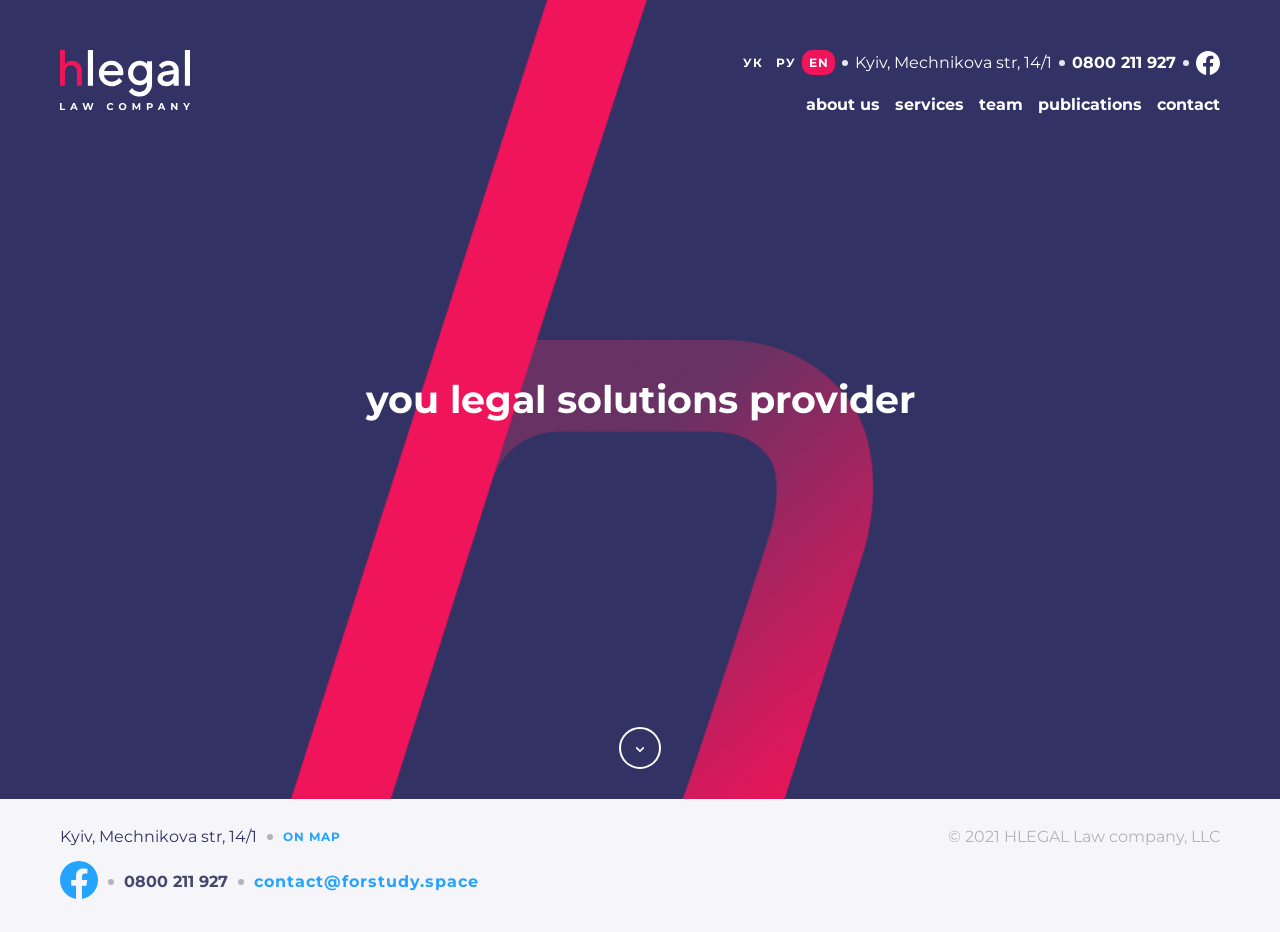
==== home_page.html @ 1382edae "h-block finished with adaptation for tablet" ====
<!DOCTYPE html>
<html lang="en">
<head>
    <meta charset="UTF-8">
    <meta name="viewport" content="width=device-width, initial-scale=1.0">
    <link rel="stylesheet" href="./css/styles.css">
    <link rel="preconnect" href="https://fonts.googleapis.com">
    <link rel="preconnect" href="https://fonts.gstatic.com" crossorigin>
    <link href="https://fonts.googleapis.com/css2?family=Montserrat:ital,wght@0,100..900;1,100..900&display=swap" rel="stylesheet">

    <title>Final project</title>

</head>
<body>
    <header class="header header_home">
        <div class="container">
            <div class="header_cover">
                <div class="logo_box">
                    <a href="./home_page.html"><img src="./img/Logo_white.svg" alt="logo image"></a>
                </div>
                <nav class="nav">
                    <div class="language_block">
                        <ul class="language_list language_list_home">
                            <li><a class="language_btn" data-lang="uk" href="#">УК</a></li>
                            <li><a class="language_btn" data-lang="ru" href="#">РУ</a></li>
                            <li><a class="language_btn active" data-lang="en" href="#">EN</a></li>
                            <li><a data-i18n="header.address"
                                 href="https://www.google.com/maps?q=Kyiv,Mechnikova+14/1" target="_blank">Kyiv, Mechnikova str, 14/1</a></li>
                            <li><a style="font-weight: 700;" href="tel:0800211927" >0800 211 927</a></li>
                            <li><a href="#"><img src="./img/Facebook-Header-white.svg" alt="facebook button"></a></li>
                        </ul>
                    </div>
                    <div class="nav_block">
                        <ul class="nav_block_list nav_block_list_home">
                            <li class="nav_block_item">
                                <a href="./index.html" class="nav_block_link" data-i18n="nav.about">about us
                                </a>
                            </li>
                            <li class="nav_block_item">
                                <a href="#" class="nav_block_link" data-i18n="nav.services">services
                                </a>
                            </li>
                            <li class="nav_block_item">
                                <a href="./pages/team.html" class="nav_block_link" data-i18n="nav.team">team
                                </a>
                            </li>
                            <li class="nav_block_item">
                                <a href="#" class="nav_block_link" data-i18n="nav.publications">publications
                                </a>
                            </li>
                            <li class="nav_block_item">
                                <a href="#" class="nav_block_link" data-i18n="nav.contact">contact
                                </a>
                            </li>
                        </ul>
                    </div>
                </nav>
            </div>
            
        </div>


    </header>

    <main class="main main_home">

        <div class="container container_home">

            <div class="main_container_home">

                <img class="main_h-symbol" src="./img/icons/h-Symbol.png" alt="">

                <h1 class="main_title_home">
                    you legal solutions provider
                </h1>

                <a href="#" class="main_scroll" aria-label="Scroll down">
                    <svg 
                        width="18" 
                        height="18" 
                        viewBox="0 0 18 18" 
                        fill="none" 
                        xmlns="http://www.w3.org/2000/svg"
                    >
                        <path 
                            d="M5 7L9 11L13 7" 
                            stroke="currentColor" 
                            stroke-width="2" 
                            stroke-linecap="round" 
                            stroke-linejoin="round"
                        />
                    </svg>
                </a>

            </div>  

        </div>   
        
    </main>
    
    <footer class="footer footer_home">
        <div class="container">
            <div class="footer_cover footer_home_cover">
                <div class="footer_contacts_block">
                    <ul class="footer_contacts">
                        <li> 
                            <a data-i18n="footer.address" href="№">Kyiv, Mechnikova str, 14/1</a>
                        </li>
                        <li> 
                            <a data-i18n="footer.map" href="https://www.google.com/maps?q=Kyiv,Mechnikova+14/1" target="_blank">On map</a>
                        </li>
                    </ul>
                    <ul class="footer_contacts footer_contacts_bottom footer_contacts_bottom_home">    
                        <li> 
                            <a href="#"><img src="./img/Facebook-Footer.svg" alt="facebook icon"></a>
                        </li>
                        <li> 
                            <a href="tel:0800211927">0800 211 927</a>
                        </li>
                        <li> 
                            <a href="mailto:contact@forstudy.space">contact@forstudy.space</a>
                        </li>
                    </ul>
                </div>
                <p class="copyright copyright_home">© 2021 HLEGAL Law company, LLC</p>
            </div>
        </div>
    </footer>

    <script src="./script.js"></script>
</body>
</html>
---- css/styles.css ----
* * {
  margin: 0;
  padding: 0;
  box-sizing: border-box;
}

body {
  background-color: #ffffff;
  font-family: "Montserrat", sans-serif;
  color: #323264;
}

a {
  text-decoration: none;
}

ul {
  list-style: none;
}

.container {
  max-width: 1440px;
  margin: 0 auto;
}
@media (max-width: 1024px) {
  .container {
    padding-inline: 60px;
  }
}
@media (max-width: 930px) {
  .container {
    padding-inline: 10px;
  }
}
@media (max-width: 768px) {
  .container {
    padding-inline: 60px;
    width: 100%;
  }
}
.container {
  /*   @include media-mobile {
        padding-inline: $container-padding-mobile;
    } */
}

.header {
  background-color: #ffffff;
  margin-bottom: 60px;
}
.header_cover {
  padding: 50px 60px 0;
  display: flex;
  justify-content: space-between;
}
@media (max-width: 1024px) {
  .header_cover {
    padding-left: 0;
    padding-right: 0;
  }
}
@media (max-width: 768px) {
  .header_cover {
    display: grid;
    grid-template-areas: "top" "logo" "menu";
    row-gap: 30px;
    padding: 50px 0 0;
  }
}

.logo_box {
  display: flex;
}
.logo_box .slash {
  padding: 0 4px;
  margin-bottom: auto;
}
@media (max-width: 768px) {
  .logo_box .slash {
    height: 40px;
    width: auto;
  }
}
@media (max-width: 768px) {
  .logo_box {
    grid-area: logo;
    align-items: flex-start;
  }
}
.logo_text {
  font-family: "Montserrat", sans-serif;
  font-size: 36px;
  font-weight: 400;
  line-height: 1;
  color: #323264;
  display: flex;
  padding-top: 4px;
}

.nav {
  display: flex;
  flex-direction: column;
  justify-content: space-between;
}
@media (max-width: 768px) {
  .nav {
    display: contents;
  }
}
.nav .language_block {
  height: 25px;
}
@media (max-width: 768px) {
  .nav .language_block {
    grid-area: top;
  }
}
.nav .language_list {
  list-style: none;
  margin: 0;
  padding: 0;
  height: 25px;
  display: flex;
  align-items: center;
}
@media (max-width: 768px) {
  .nav .language_list {
    flex-wrap: wrap;
    justify-content: flex-start;
    height: auto;
  }
}
.nav .language_list li {
  display: flex;
  align-items: center;
}
.nav .language_list li:nth-child(4)::after, .nav .language_list li:nth-child(3)::after, .nav .language_list li:nth-child(5)::after {
  content: "";
  width: 6px;
  height: 6px;
  border-radius: 100%;
  background-color: #E6E6F0;
  margin-left: 7px;
  margin-right: 7px;
}
.nav .language_list li a {
  margin: 0;
  padding: 0;
  font-family: "Montserrat", sans-serif;
  font-size: 16px;
  font-weight: 400;
  line-height: 1;
  color: #B3B3BA;
  display: flex;
  justify-content: center;
  align-items: center;
}
.nav .language_list li .language_btn {
  font-family: "Montserrat", sans-serif;
  font-size: 12px;
  font-weight: 700;
  line-height: 1;
  color: #B3B3BA;
  letter-spacing: 1px;
  text-align: center;
  height: 25px;
  width: 33px;
}
.nav .language_list li .active {
  background-color: #F0145A;
  height: 25px;
  width: 33px;
  border-radius: 10px;
  color: #ffffff;
}

.nav_block {
  margin-top: 16px;
}
@media (max-width: 768px) {
  .nav_block {
    grid-area: menu;
    margin-top: 0;
  }
}
.nav_block_list {
  display: flex;
  list-style: none;
  gap: 15px;
  justify-content: flex-end;
}
@media (max-width: 768px) {
  .nav_block_list {
    justify-content: flex-start;
    flex-wrap: wrap;
    gap: 15px;
  }
}
.nav_block_link {
  text-decoration: none;
  font-family: "Montserrat", sans-serif;
  font-size: 16px;
  font-weight: 700;
  line-height: 1;
  color: #24A3FF;
}
.nav_block_link_active {
  color: #F0145A;
  border-bottom: 2px solid #F0145A;
}

.footer {
  background-color: #F5F5FA;
  padding-top: 30px;
}
.footer_devider {
  height: 2px;
  /*  max-width: 100%; */
  background-color: #E6E6F0;
  margin: 0 60px;
}
@media (max-width: 1024px) {
  .footer_devider {
    margin: 0;
    padding-inline: 0;
    max-width: 100%;
  }
}
.footer_cover {
  display: flex;
  justify-content: space-between;
  padding-inline: 60px;
}
@media (max-width: 1024px) {
  .footer_cover {
    margin: 0;
    padding: 0;
  }
}
@media (max-width: 768px) {
  .footer_cover {
    flex-wrap: wrap;
  }
  .footer_cover p {
    margin: auto;
    padding-bottom: 30px;
  }
}
.footer_contacts {
  display: flex;
  align-items: center;
  list-style: none;
}
.footer_contacts_block {
  display: flex;
  flex-direction: column;
  gap: 16px;
}
@media (max-width: 768px) {
  .footer_contacts_block {
    margin: auto;
    gap: 21px;
  }
}
.footer_contacts li {
  display: flex;
  align-items: center;
}
.footer_contacts li:not(:last-child)::after {
  content: "";
  width: 6px;
  height: 6px;
  border-radius: 50%;
  background: #B3B3BA;
  margin: 0 10px;
}
.footer_contacts li:first-child a {
  font-family: "Montserrat", sans-serif;
  font-size: 16px;
  font-weight: 400;
  line-height: 1;
  color: #323264;
}
.footer_contacts li:last-child a {
  font-family: "Montserrat", sans-serif;
  font-size: 12px;
  font-weight: 700;
  line-height: 1;
  color: #24A3FF;
  letter-spacing: 1px;
  text-transform: uppercase;
}
.footer_contacts_bottom {
  padding-bottom: 30px;
}
.footer_contacts_bottom li:nth-child(2) a {
  font-family: "Montserrat", sans-serif;
  font-size: 16px;
  font-weight: 700;
  line-height: 1;
  color: #46466E;
}
.footer_contacts_bottom li:last-child a {
  font-family: "Montserrat", sans-serif;
  font-size: 16px;
  font-weight: 700;
  line-height: 1;
  color: #24A3FF;
  text-transform: lowercase;
}
.footer .copyright {
  font-family: "Montserrat", sans-serif;
  font-size: 16px;
  font-weight: 400;
  line-height: 1;
  color: #B3B3BA;
  letter-spacing: 0;
}

@media (max-width: 1024px) {
  .main_container {
    padding: 0;
  }
}

.personal {
  display: flex;
  gap: 60px;
}
@media (max-width: 768px) {
  .personal {
    display: grid;
    grid-template-columns: 300px 1fr;
    grid-template-rows: 1fr auto auto 1fr auto;
    grid-template-areas: "image ." "image title" "image contacts" "image ." "info info";
    column-gap: 30px;
    row-gap: 15px;
    align-items: center;
  }
}
@media (max-width: 768px) {
  .personal_image {
    grid-area: image;
  }
}
.personal_image img {
  height: 500px;
  max-width: 400px;
  object-fit: cover;
  border-radius: 12px;
}
@media (max-width: 1024px) {
  .personal_image img {
    height: 375px;
    max-width: 300px;
  }
}
@media (max-width: 768px) {
  .personal_image img {
    width: 300px;
    height: 375px;
  }
}
@media (max-width: 768px) {
  .personal_head {
    display: contents;
  }
}
@media (max-width: 768px) {
  .personal_head .main_title_team {
    grid-area: title;
    margin-bottom: 0;
  }
}
.personal_head nav {
  margin: 15px 0 30px;
  padding-bottom: 30px;
  border-bottom: 4px solid #E6E6F0;
}
@media (max-width: 768px) {
  .personal_head nav {
    grid-area: contacts;
    margin: 0;
    padding-bottom: 0;
    border-bottom: none;
  }
}
.personal_head nav ul {
  display: flex;
}
@media (max-width: 1024px) {
  .personal_head nav ul {
    flex-direction: column;
    gap: 15px;
  }
}
.personal_head nav ul li {
  display: flex;
  align-items: center;
}
.personal_head nav ul li:nth-child(1) {
  font-family: "Montserrat", sans-serif;
  font-size: 14px;
  font-weight: 400;
  line-height: 22px;
  color: #B3B3BA;
}
.personal_head nav ul li a {
  font-family: "Montserrat", sans-serif;
  font-size: 16px;
  font-weight: 400;
  line-height: 1;
  color: #24A3FF;
}
.personal_head nav ul li:nth-child(2)::after, .personal_head nav ul li:nth-child(1)::after {
  content: "";
  width: 6px;
  height: 6px;
  border-radius: 100%;
  background-color: #E6E6F0;
  margin-left: 7px;
  margin-right: 7px;
}
@media (max-width: 1024px) {
  .personal_head nav ul li:nth-child(2)::after, .personal_head nav ul li:nth-child(1)::after {
    display: none;
  }
}
@media (max-width: 768px) {
  .personal_information {
    grid-area: info;
    margin-top: 15px;
    padding-top: 30px;
    border-top: 4px solid #E6E6F0;
  }
}
.personal_information_text {
  font-family: "Montserrat", sans-serif;
  font-size: 16px;
  font-weight: 400;
  line-height: 26px;
  color: #000000;
  padding-bottom: 30px;
}
.personal_information_title {
  font-family: "Montserrat", sans-serif;
  font-size: 13px;
  font-weight: 700;
  line-height: 1;
  color: #323264;
  padding-bottom: 15px;
  text-transform: uppercase;
  letter-spacing: 1px;
}

.no_padding {
  padding-bottom: 0;
}

.header_home {
  background-color: #323264;
  position: absolute;
  top: 0;
  left: 0;
  width: 100%;
  z-index: 10;
  background: transparent;
}

.nav .language_list_home li a {
  color: #ffffff;
}
.nav .language_list_home li .language_btn {
  color: #ffffff;
}
.nav .nav_block_list_home li a {
  color: #ffffff;
}

.main_home {
  background-color: #323264;
}
.main_home .container_home {
  padding-inline: 0;
}
.main_home .main_container_home {
  position: relative;
  min-height: 799px;
  overflow: hidden;
}
@media (max-width: 768px) {
  .main_home .main_container_home {
    min-height: 1024px;
  }
}
.main_home .main_container_home .main_h-symbol {
  position: absolute;
  top: 0;
  left: 50%;
  width: 697px;
  height: auto;
  max-width: none;
  transform: translateX(-50%);
  z-index: 1;
}
@media (max-width: 768px) {
  .main_home .main_container_home .main_h-symbol {
    width: 893px;
  }
}
.main_home .main_container_home .main_title_home {
  z-index: 2;
  position: absolute;
  top: 50%;
  left: 50%;
  transform: translate(-50%, -50%);
  width: 100%;
  font-family: "Montserrat", sans-serif;
  font-size: 38px;
  font-weight: 700;
  line-height: 1;
  color: #ffffff;
  text-align: center;
}
.main_home .main_container_home .main_scroll {
  position: absolute;
  left: 50%;
  bottom: 30px;
  transform: translateX(-50%);
  z-index: 2;
  width: 42px;
  height: 42px;
  border: 2px solid #ffffff;
  border-radius: 50%;
  display: flex;
  align-items: center;
  justify-content: center;
  color: #ffffff;
}
.main_home .main_container_home .main_scroll:hover {
  color: #F0145A;
  border-color: #F0145A;
}
.main_home .main_container_home .main_scroll svg {
  width: 18px;
  height: 18px;
  padding-top: 3px;
}

.footer_home .footer_home_cover {
  align-items: flex-start;
}
@media (max-width: 768px) {
  .footer_home .footer_home_cover {
    flex-wrap: nowrap;
    align-items: flex-start;
  }
}
.footer_home .footer_home_cover p {
  margin: 0;
  padding-bottom: 0px;
  white-space: nowrap;
}
.footer_home .footer_home_cover .footer_contacts_bottom_home li:nth-child(2) {
  flex-shrink: 0;
}

.main_container {
  display: flex;
  justify-content: space-between;
  align-items: start;
  padding: 0 180px;
  margin-bottom: 60px;
}
@media (max-width: 1024px) {
  .main_container {
    padding-left: 0;
    padding-right: 0;
  }
}
@media (max-width: 768px) {
  .main_container {
    flex-wrap: wrap;
    gap: 30px;
  }
}
.main_container .main_cover {
  max-width: 61.29%;
}
.main_container .main_cover p:first-of-type {
  margin-bottom: 15px;
}
.main_container .main_cover p:nth-of-type(2) {
  margin-bottom: 15px;
}
@media (max-width: 1024px) {
  .main_container .main_cover {
    max-width: 55%;
    width: 100%;
  }
}
@media (max-width: 768px) {
  .main_container .main_cover {
    max-width: 100%;
  }
}
.main_container .main_cover2 {
  max-width: 33.777%;
  width: 100%;
}
@media (max-width: 1024px) {
  .main_container .main_cover2 {
    max-width: 41%;
    width: 100%;
  }
}
@media (max-width: 768px) {
  .main_container .main_cover2 {
    max-width: 100%;
  }
}
.main_container .main_title {
  font-family: "Montserrat", sans-serif;
  font-size: 38px;
  font-weight: 700;
  line-height: 1;
  color: inherit;
  background: linear-gradient(90deg, #F0145A 0%, #EF8080 100%);
  background-clip: text;
  -webkit-background-clip: text;
  -webkit-text-fill-color: transparent;
  margin-bottom: 28px;
}
.main_container .main_descr {
  font-family: "Montserrat", sans-serif;
  font-size: 19px;
  font-weight: 400;
  line-height: 30px;
  color: #000000;
}
.main_container .main_devider {
  height: 322px;
  width: 4px;
  background-color: #E6E6F0;
}
.main_container .inform_block {
  width: 32.777%;
  display: flex;
  flex-direction: column;
  gap: 46px;
}
@media (max-width: 1024px) {
  .main_container .inform_block {
    max-width: 39%;
    width: 100%;
  }
}
@media (max-width: 768px) {
  .main_container .inform_block {
    max-width: 55%;
    margin-right: auto;
  }
}
.main_container .inform_block .inform_item_cover {
  display: flex;
  align-items: center;
  gap: 12px;
}
.main_container .inform_block .item_counter {
  font-family: "Montserrat", sans-serif;
  font-size: 38px;
  font-weight: 700;
  line-height: 1;
  color: inherit;
  background: linear-gradient(90deg, #F0145A 0%, #EF8080 100%);
  background-clip: text;
  -webkit-background-clip: text;
  -webkit-text-fill-color: transparent;
}
.main_container .inform_block .inform_item_desr {
  font-family: "Montserrat", sans-serif;
  font-size: 16px;
  font-weight: 400;
  line-height: 1;
  color: #323264;
  padding-top: 18px;
}

.team_foto {
  position: relative;
  width: 100%;
  max-width: 1440px;
  margin: 0 auto;
  /* height: 438px; */
  overflow: hidden;
  margin-bottom: 60px;
}
@media (max-width: 1024px) {
  .team_foto {
    max-width: 1024px;
    width: 100%;
  }
}
.team_foto .team_img {
  width: 100%;
  height: 100%;
  object-fit: cover;
  display: block;
}

.achievements_block {
  background-color: #F5F5FA;
}
.achievements_block .achievements_container {
  padding: 0 60px;
}
@media (max-width: 1024px) {
  .achievements_block .achievements_container {
    padding: 0;
  }
}
.achievements_block .achievements_title {
  font-family: "Montserrat", sans-serif;
  font-size: 14px;
  font-weight: 700;
  line-height: 1;
  color: #323264;
  padding: 30px 0;
  text-align: center;
  letter-spacing: 1px;
  text-transform: uppercase;
}
.achievements_block .achievements_cover {
  display: flex;
  justify-content: space-between;
  margin-bottom: 30px;
  gap: 10px;
}
@media (max-width: 1024px) {
  .achievements_block .achievements_cover {
    gap: 10px;
  }
}
.achievements_block .achievements_cover .achievements_item {
  height: 110px;
  max-width: 300px;
  width: 100%;
  background-color: #ffffff;
  display: flex;
  align-items: center;
  justify-content: center;
}
@media (max-width: 1024px) {
  .achievements_block .achievements_cover .achievements_item {
    max-width: 196px;
  }
}
@media (max-width: 768px) {
  .achievements_block .achievements_cover .achievements_item {
    max-width: 132px;
    max-height: 90px;
  }
  .achievements_block .achievements_cover .achievements_item img {
    max-width: 100%;
    height: 40px;
  }
}

.circles {
  display: flex;
  align-items: center;
  justify-content: center;
  gap: 15px;
  padding-bottom: 30px;
}
.circles .circle {
  width: 16px;
  height: 16px;
  background-color: #24A3FF;
  border-radius: 50%;
  border: none;
  opacity: 0.2;
  cursor: pointer;
}
.circles .circle:hover {
  background-color: #24A3FF;
  opacity: 0.6;
}
.circles .circle.active {
  background: #24A3FF;
  opacity: 1;
}

.main_container .main_title_team {
  margin-bottom: 0px;
}

.team {
  display: flex;
  justify-content: space-between;
  flex-wrap: wrap;
  row-gap: 60px;
  padding: 0 60px;
  margin-bottom: 60px;
}
@media (max-width: 1024px) {
  .team {
    padding: 0;
  }
}

@media (max-width: 1024px) {
  .team-card {
    max-width: 28.9%;
  }
}
@media (max-width: 768px) {
  .team-card {
    max-width: 45.37%;
  }
}
.team-card_img {
  width: 100%;
  height: 400px;
  object-fit: cover;
  border-radius: 12px;
}
.team-card_content {
  display: flex;
  align-items: center;
  justify-content: space-between;
  padding-top: 15px;
  gap: 10px;
}
@media (max-width: 1024px) {
  .team-card_content {
    align-items: flex-start;
  }
}
.team-card_name {
  font-family: "Montserrat", sans-serif;
  font-size: 16px;
  font-weight: 700;
  line-height: 1;
  color: #323264;
  margin-bottom: 5px;
}
.team-card_name:hover {
  color: #F0145A;
}
.team-card_position {
  font-family: "Montserrat", sans-serif;
  font-size: 14px;
  font-weight: 400;
  line-height: 22px;
  color: #B3B3BA;
}
.team-card_arrow {
  width: 32px;
  height: 32px;
  background-color: #F5F5FA;
  border-radius: 50%;
  color: #24A3FF;
  display: flex;
  align-items: center;
  justify-content: center;
}
.team-card_arrow:hover {
  color: #F0145A;
}

/*# sourceMappingURL=styles.css.map */
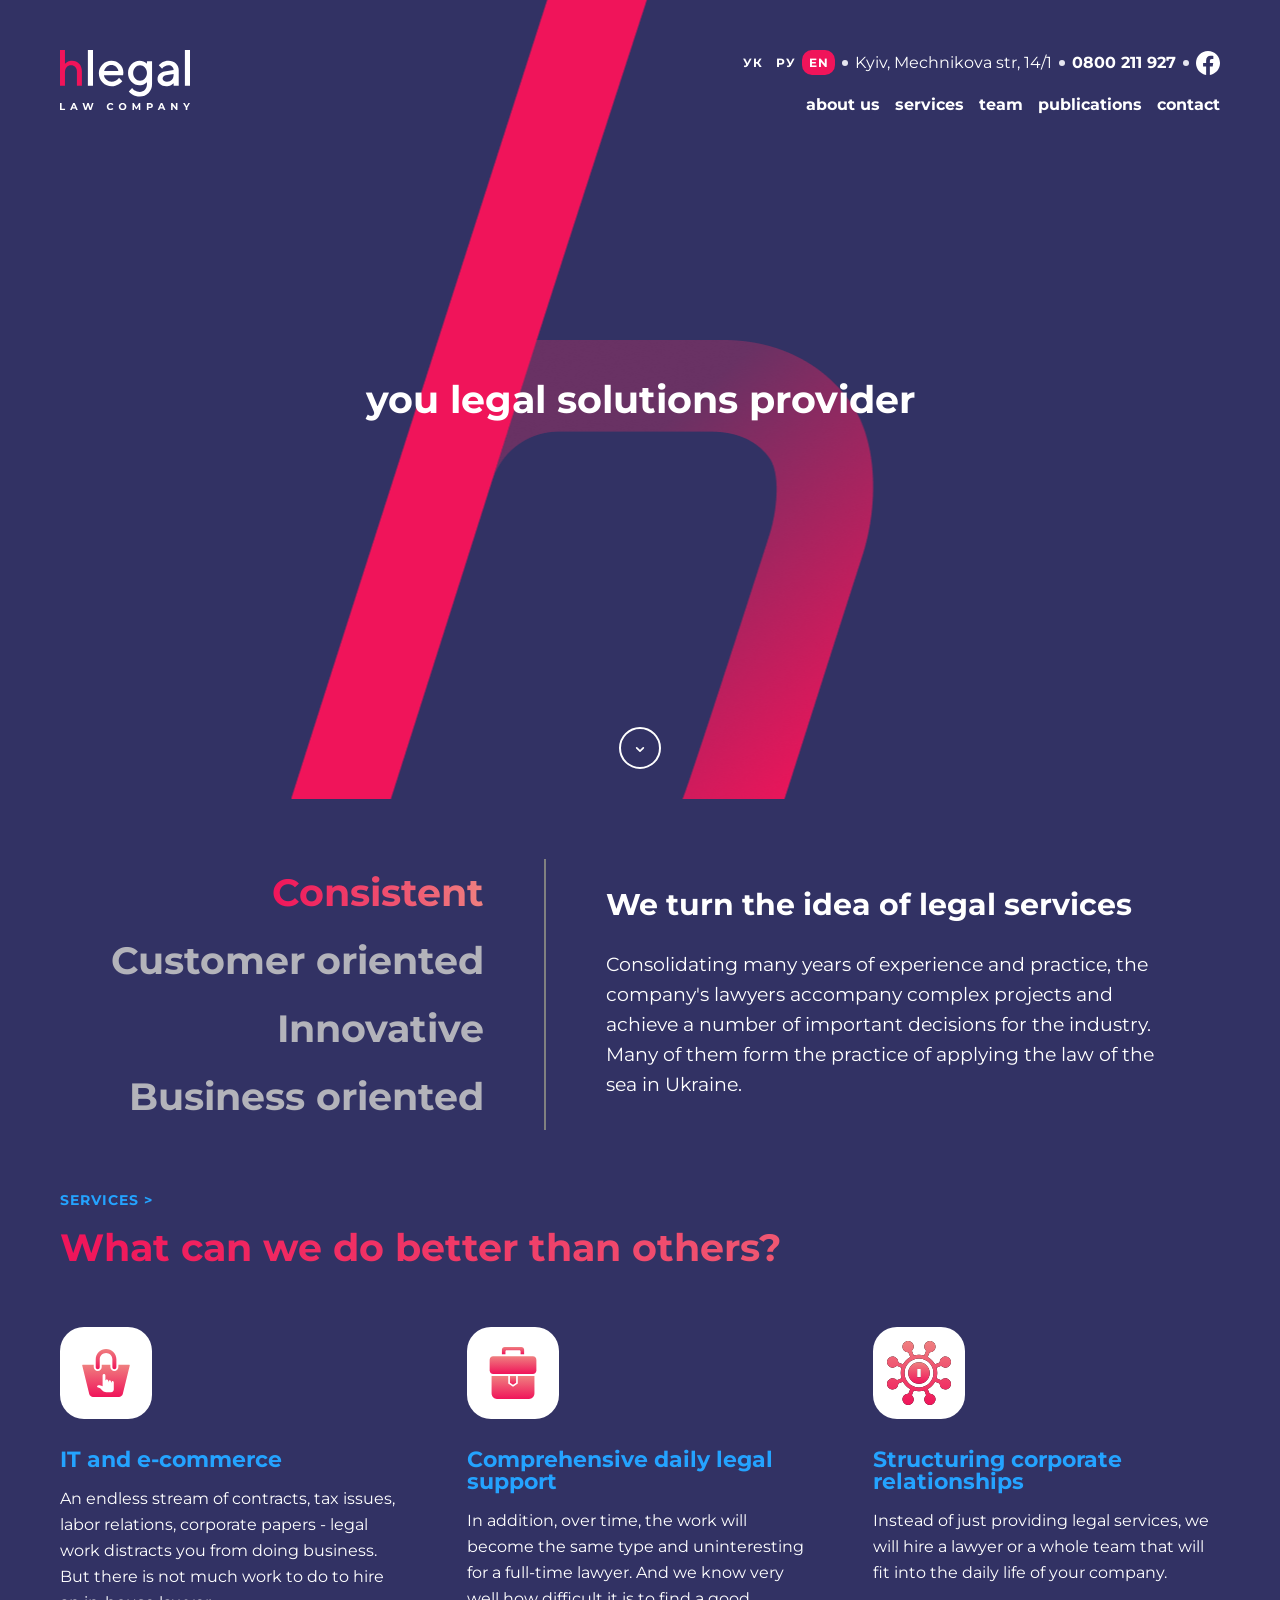
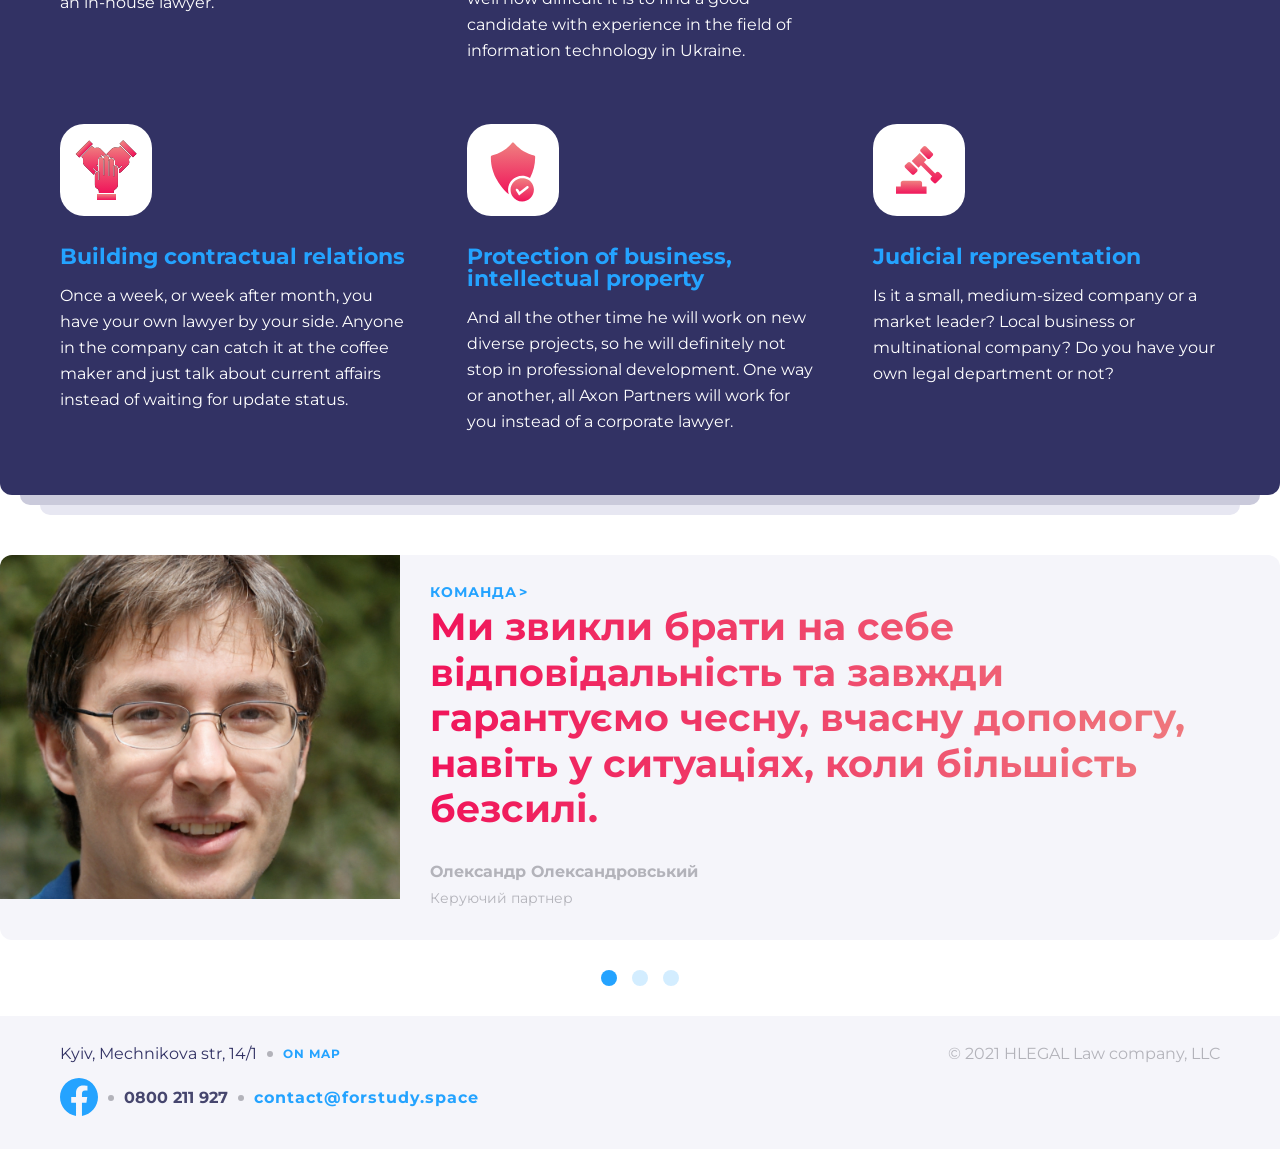
==== commit e01a1700: "Services block and team block finished, without adaptation" ====
--- a/home_page.html
+++ b/home_page.html
@@ -91,12 +91,147 @@
                         />
                     </svg>
                 </a>
-
+                
             </div>  
-
+            
+               
         </div>   
+
+        <div class="container">
+            <div class="features">
+                <ul class="features_list">
+                    <li><a href="#" class="active"><h2>Consistent</h2></a></li>
+                    <li><a href="#"><h2>Customer oriented</h2></a></li>
+                    <li><a href="#"><h2>Innovative</h2></a></li>
+                    <li><a href="#"><h2>Business oriented</h2></a></li>
+                </ul>
+
+                <div class="features_inf">
+
+                     <h2 class="features_inf_title">
+                    We turn the idea of legal services
+                    </h2>
+
+                    <p class="features_inf_descr";">Consolidating many years of experience and practice, the company's lawyers accompany complex projects and achieve a number of important decisions for the industry. Many of them form the practice of applying the law of the sea in Ukraine.</p>
+                </div>
+            </div>
+
+            <div class="services">
+                <a href="#" class="services_link">Services ></a>
+                <h2 class="services_title">
+                    What can we do better than others?
+                </h2>
+                <div class="services_list">
+                     <div class="service-card">
+                        <div class="service-card_icon">
+                            <img src="./img/icons/services_icons/Ecommerce_icon.svg" alt="ecommerce">
+                        </div>
+
+                        <h3 class="service-card_title">IT and e-commerce</h3>
+
+                        <p class="service-card_descr">
+                         An endless stream of contracts, tax issues, labor relations, corporate papers - legal work distracts you from doing business. But there is not much work to do to hire an in-house lawyer.
+                        </p>
+                    </div>
+
+                     <div class="service-card">
+                        <div class="service-card_icon">
+                            <img src="./img/icons/services_icons/Support_icon.svg" alt="support">
+                        </div>
+
+                        <h3 class="service-card_title">Comprehensive daily legal support</h3>
+
+                        <p class="service-card_descr">
+                            In addition, over time, the work will become the same type and uninteresting for a full-time lawyer. And we know very well how difficult it is to find a good candidate with experience in the field of information technology in Ukraine.
+                        </p>
+                    </div>
+
+                    <div class="service-card">
+                        <div class="service-card_icon">
+                            <img src="./img/icons/services_icons/Coprorate_icon.svg" alt="corporate">
+                        </div>
+
+                        <h3 class="service-card_title">Structuring corporate relationships</h3>
+
+                        <p class="service-card_descr">
+                            Instead of just providing legal services, we will hire a lawyer or a whole team that will fit into the daily life of your company.
+                        </p>
+                    </div>
+
+                    <div class="service-card">
+                        <div class="service-card_icon">
+                            <img src="./img/icons/services_icons/Trust_icon.svg" alt="trust">
+                        </div>
+
+                        <h3 class="service-card_title">Building contractual relations</h3>
+
+                        <p class="service-card_descr">
+                            Once a week, or week after month, you have your own lawyer by your side. Anyone in the company can catch it at the coffee maker and just talk about current affairs instead of waiting for update status.
+                        </p>
+                    </div>
+
+                    <div class="service-card">
+                        <div class="service-card_icon">
+                            <img src="./img/icons/services_icons/Protection_icon.svg" alt="protection">
+                        </div>
+
+                        <h3 class="service-card_title">Protection of business, intellectual property</h3>
+
+                        <p class="service-card_descr">
+                            And all the other time he will work on new diverse projects, so he will definitely not stop in professional development. One way or another, all Axon Partners will work for you instead of a corporate lawyer.
+                        </p>
+                    </div>
+
+                    <div class="service-card">
+                        <div class="service-card_icon">
+                            <img src="./img/icons/services_icons/Court_icon.svg" alt="court">
+                        </div>
+
+                        <h3 class="service-card_title">Judicial representation</h3>
+
+                        <p class="service-card_descr">
+                            Is it a small, medium-sized company or a market leader? Local business or multinational company? Do you have your own legal department or not?
+                        </p>
+                    </div>
+
+                </div>
+            </div>
+        </div>
         
     </main>
+
+    <section class="team-slider">
+        <div class="container">
+            <div class="team-slider_card">
+                <div class="team-slider_image">
+                    <img src="./img/team_photos/Alexander_Alexandrovsky.jpg" alt="Alexander Alexandrovsky" >
+                </div>
+
+                <div class="team-slider_content">
+                    <a class="team-slider_link" href="./pages/team.html">Команда</a>
+
+                    <h2 class="team-slider_title">
+                        Ми звикли брати на себе відповідальність та завжди      гарантуємо чесну, вчасну допомогу, навіть у ситуаціях, коли більшість безсилі.
+                    </h2>
+
+                    <p class="team-slider_name">
+                        Олександр Олександровський
+                    </p>
+
+                    <p class="team-slider_position">
+                        Керуючий партнер
+                    </p>
+                </div>
+
+            </div>
+        </div>
+    </section>
+
+    <div class="circles">
+        <button class="circle active" type="button"></button>
+        <button class="circle" type="button"></button>
+        <button class="circle" type="button"></button>
+    </div>
     
     <footer class="footer footer_home">
         <div class="container">
--- a/css/styles.css
+++ b/css/styles.css
@@ -478,7 +478,30 @@
 }
 
 .main_home {
+  position: relative;
+  z-index: 1;
   background-color: #323264;
+  border-radius: 0 0 12px 12px;
+  /*     margin-bottom: 40px; */
+}
+.main_home::before, .main_home::after {
+  content: "";
+  position: absolute;
+  height: 10px;
+  border-radius: 0 0 12px 12px;
+  z-index: -1;
+}
+.main_home::before {
+  left: 20px;
+  right: 20px;
+  bottom: -10px;
+  background-color: #CACADB;
+}
+.main_home::after {
+  left: 40px;
+  right: 40px;
+  bottom: -20px;
+  background-color: #E7E7F2;
 }
 .main_home .container_home {
   padding-inline: 0;
@@ -565,6 +588,199 @@
   flex-shrink: 0;
 }
 
+.features {
+  margin-top: 60px;
+  display: flex;
+  gap: 60px;
+  justify-content: center;
+}
+.features_list {
+  display: flex;
+  flex-direction: column;
+  gap: 30px;
+  text-align: right;
+  border-right: 2px solid grey;
+  padding-right: 60px;
+  padding-top: 14.5px;
+  padding-bottom: 14.5px;
+}
+.features_list li a h2 {
+  font-family: "Montserrat", sans-serif;
+  font-size: 38px;
+  font-weight: 700;
+  line-height: 1;
+  color: #B3B3BA;
+}
+.features_list li a.active {
+  background: linear-gradient(90deg, #F0145A 0%, #EF8080 100%);
+  background-clip: text;
+  -webkit-background-clip: text;
+  -webkit-text-fill-color: transparent;
+  display: inline-block;
+}
+.features_list li a h2:hover {
+  color: #F0145A;
+}
+.features_inf {
+  display: flex;
+  flex-direction: column;
+  justify-content: center;
+  gap: 30px;
+  max-width: 564px;
+}
+.features_inf_title {
+  font-family: "Montserrat", sans-serif;
+  font-size: 30px;
+  font-weight: 700;
+  line-height: 1;
+  color: #ffffff;
+}
+.features_inf_descr {
+  font-family: "Montserrat", sans-serif;
+  font-size: 19px;
+  font-weight: 400;
+  line-height: 30px;
+  color: #ffffff;
+}
+
+.services {
+  margin-top: 60px;
+  padding-bottom: 60px;
+  padding-inline: 60px;
+}
+.services_link {
+  font-family: "Montserrat", sans-serif;
+  font-size: 14px;
+  font-weight: 700;
+  line-height: 1;
+  color: #24A3FF;
+  letter-spacing: 1px;
+  text-transform: uppercase;
+}
+.services_link:hover {
+  color: #F0145A;
+}
+.services_title {
+  margin-top: 20px;
+  margin-bottom: 60px;
+  font-family: "Montserrat", sans-serif;
+  font-size: 38px;
+  font-weight: 700;
+  line-height: 1;
+  color: inherit;
+  background: linear-gradient(90deg, #F0145A 0%, #EF8080 100%);
+  background-clip: text;
+  -webkit-background-clip: text;
+  -webkit-text-fill-color: transparent;
+}
+.services_list {
+  display: flex;
+  flex-wrap: wrap;
+  gap: 60px;
+}
+.services_list .service-card {
+  flex: 0 1 calc((100% - 120px) / 3);
+}
+.services_list .service-card_icon {
+  width: 92px;
+  height: 92px;
+  margin-bottom: 30px;
+  border-radius: 24px;
+  background-color: #ffffff;
+  display: flex;
+  align-items: center;
+  justify-content: center;
+}
+.services_list .service-card_icon img {
+  width: 64px;
+  height: 64px;
+}
+.services_list .service-card_title {
+  margin-bottom: 15px;
+  font-family: "Montserrat", sans-serif;
+  font-size: 22px;
+  font-weight: 700;
+  line-height: 1;
+  color: #24A3FF;
+}
+.services_list .service-card_descr {
+  font-family: "Montserrat", sans-serif;
+  font-size: 16px;
+  font-weight: 400;
+  line-height: 26px;
+  color: #ffffff;
+}
+
+.team-slider {
+  padding-top: 60px;
+  padding-bottom: 30px;
+}
+.team-slider_card {
+  display: flex;
+  overflow: hidden;
+  border-radius: 12px;
+  background-color: #F5F5FA;
+}
+.team-slider_image {
+  flex: 0 0 400px;
+}
+.team-slider_image img {
+  width: 100%;
+  max-height: 344px;
+  object-fit: cover;
+}
+.team-slider_content {
+  flex: 1;
+  padding: 30px;
+  max-width: 890px;
+  display: flex;
+  flex-direction: column;
+  justify-content: center;
+}
+.team-slider_link {
+  display: inline-block;
+  margin-bottom: 5px;
+  font-family: "Montserrat", sans-serif;
+  font-size: 14px;
+  font-weight: 700;
+  line-height: 1;
+  color: #24A3FF;
+  text-transform: uppercase;
+  letter-spacing: 1px;
+  text-decoration: none;
+}
+.team-slider_link::after {
+  content: ">";
+  margin-left: 2px;
+}
+.team-slider_title {
+  margin-bottom: 30px;
+  font-family: "Montserrat", sans-serif;
+  font-size: 38px;
+  font-weight: 700;
+  line-height: 1.2;
+  color: inherit;
+  background: linear-gradient(90deg, #F0145A 0%, #EF8080 100%);
+  background-clip: text;
+  -webkit-background-clip: text;
+  -webkit-text-fill-color: transparent;
+}
+.team-slider_name {
+  margin-bottom: 6px;
+  font-family: "Montserrat", sans-serif;
+  font-size: 16px;
+  font-weight: 700;
+  line-height: 1.25;
+  color: #B3B3BA;
+}
+.team-slider_position {
+  font-family: "Montserrat", sans-serif;
+  font-size: 14px;
+  font-weight: 400;
+  line-height: 1.57;
+  color: #B3B3BA;
+}
+
 .main_container {
   display: flex;
   justify-content: space-between;
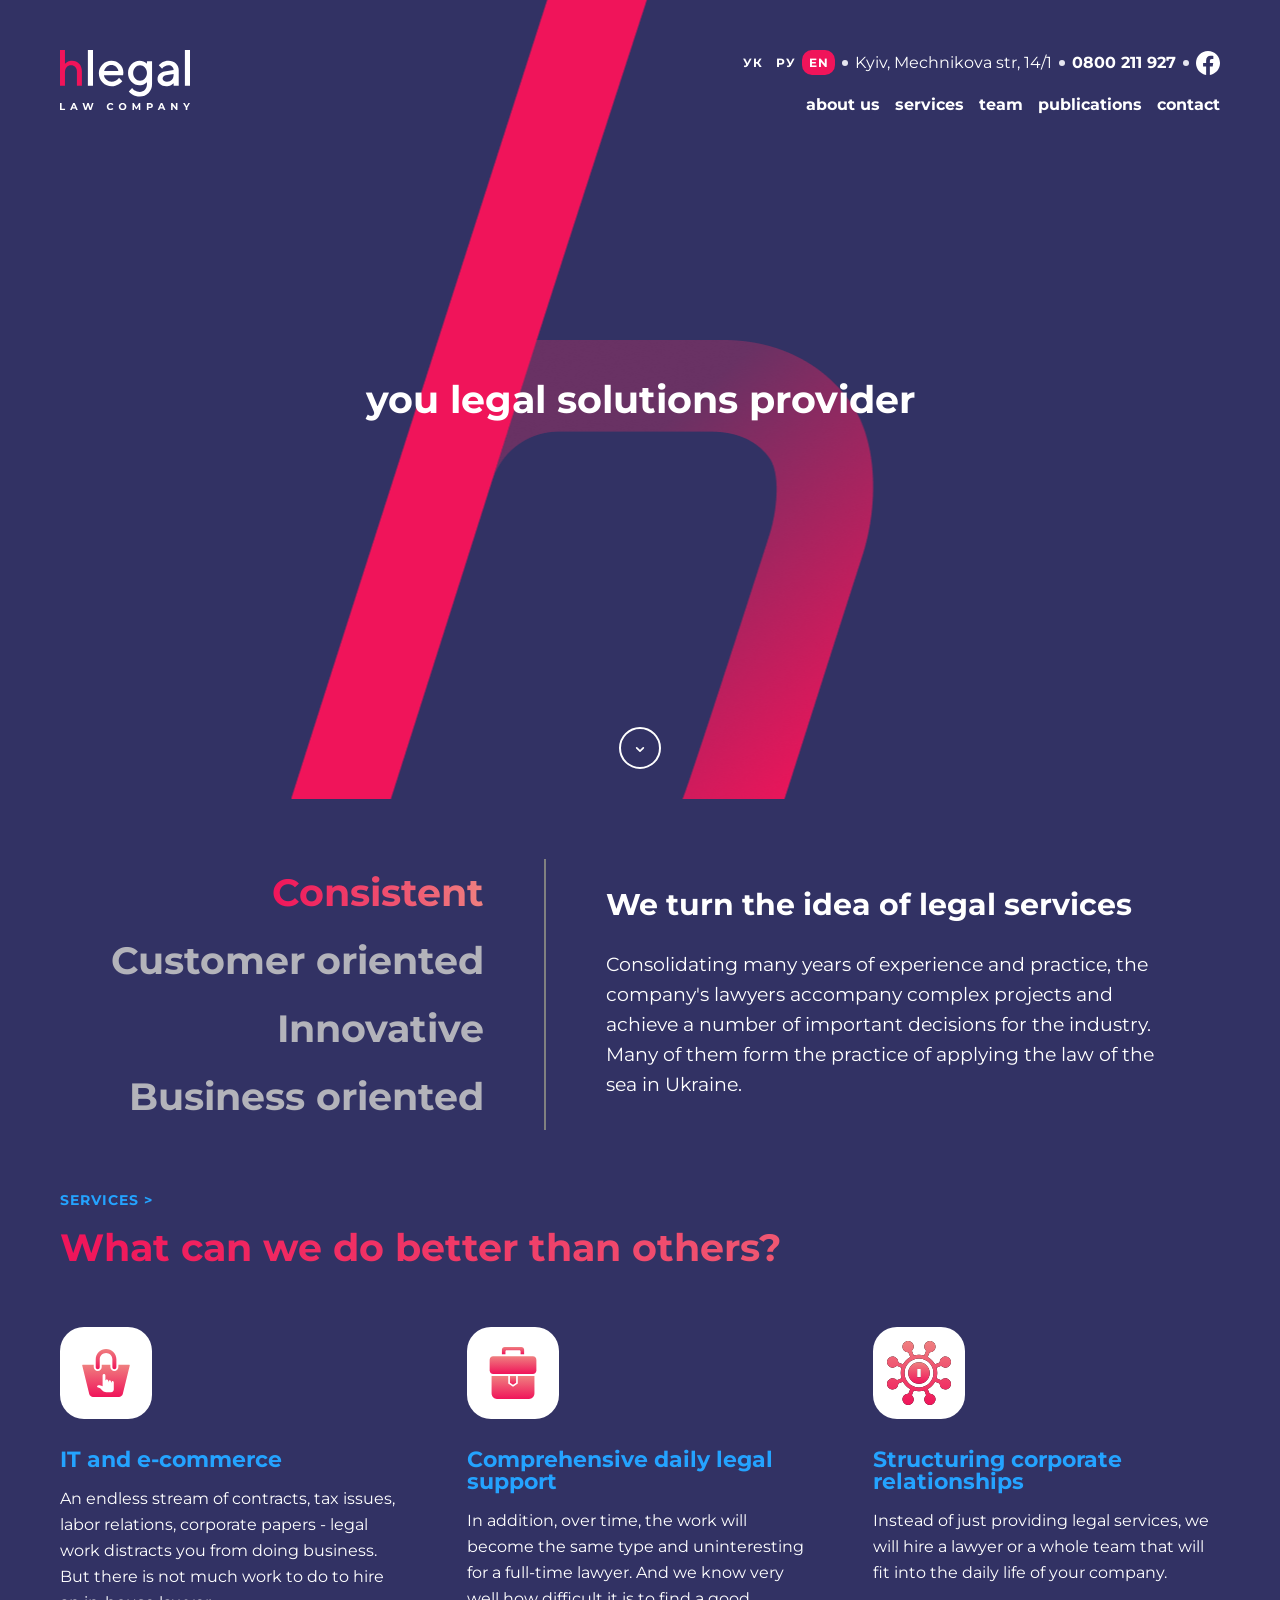
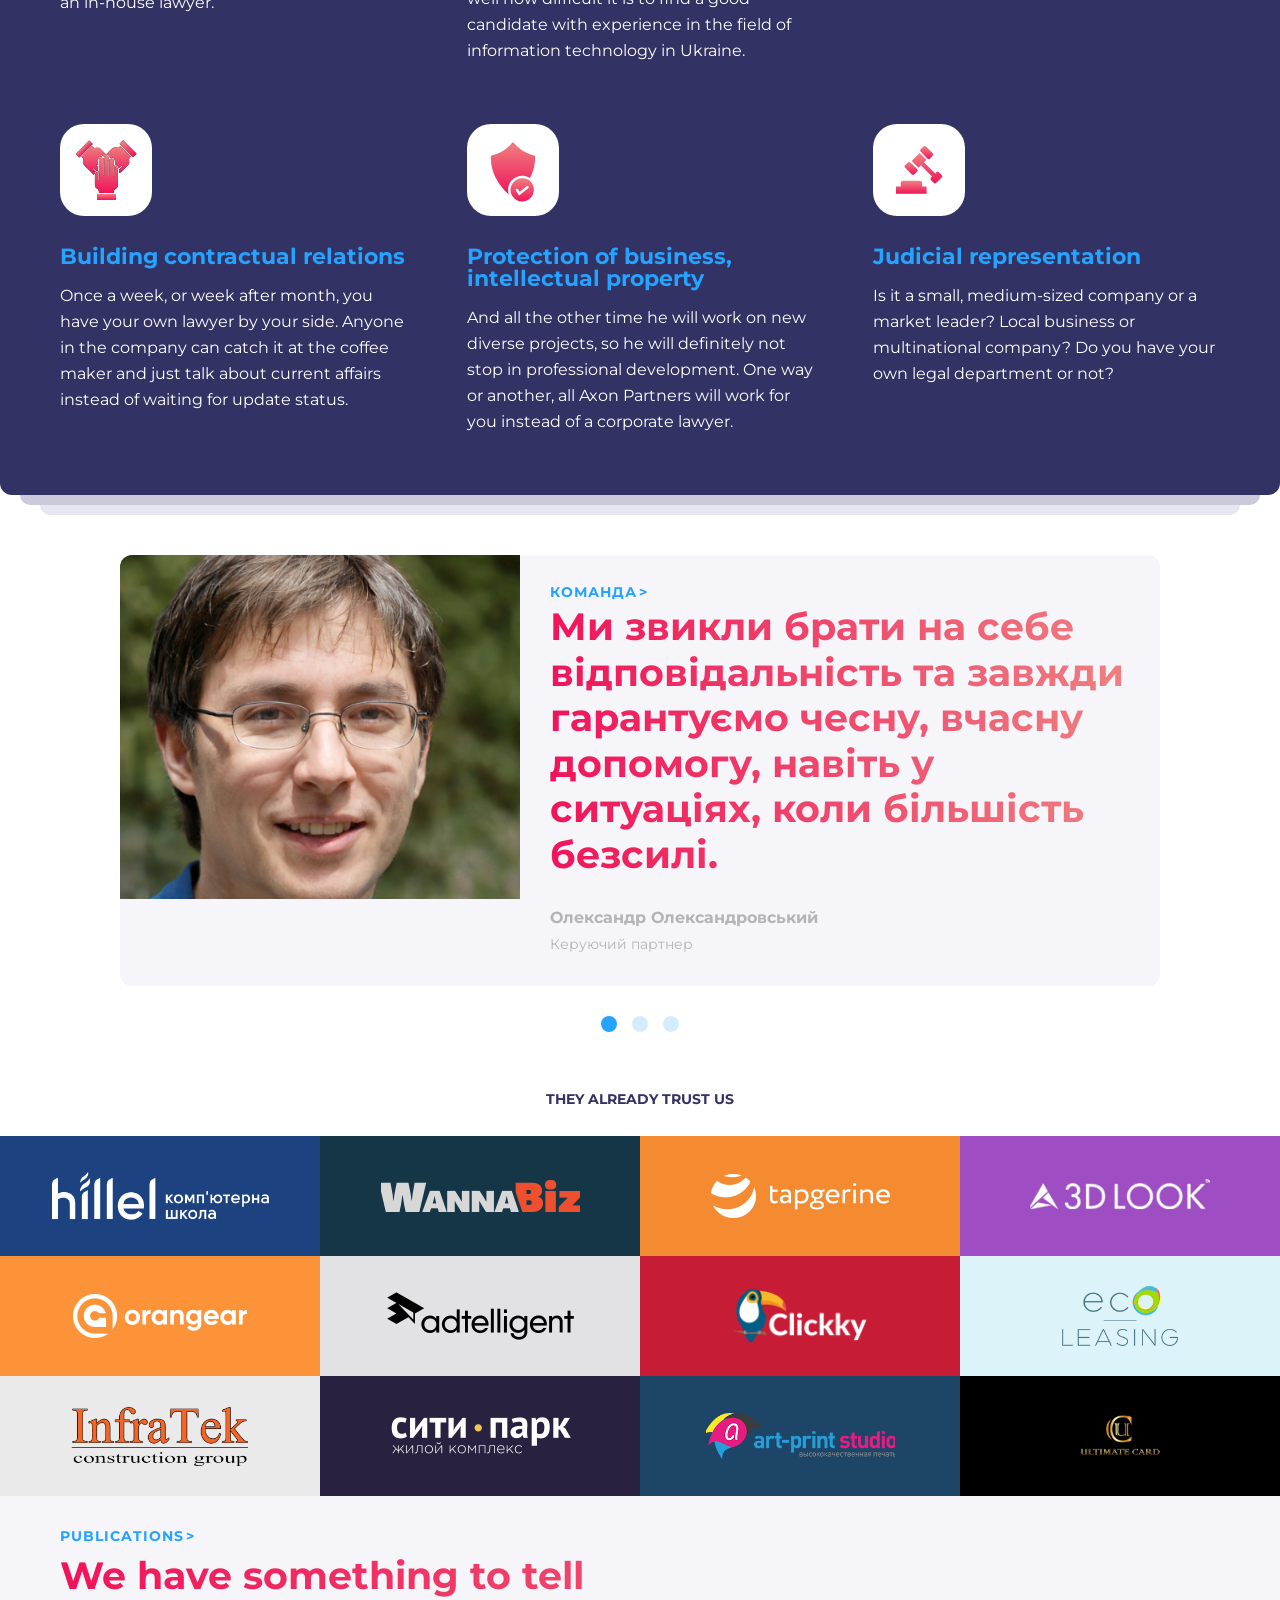
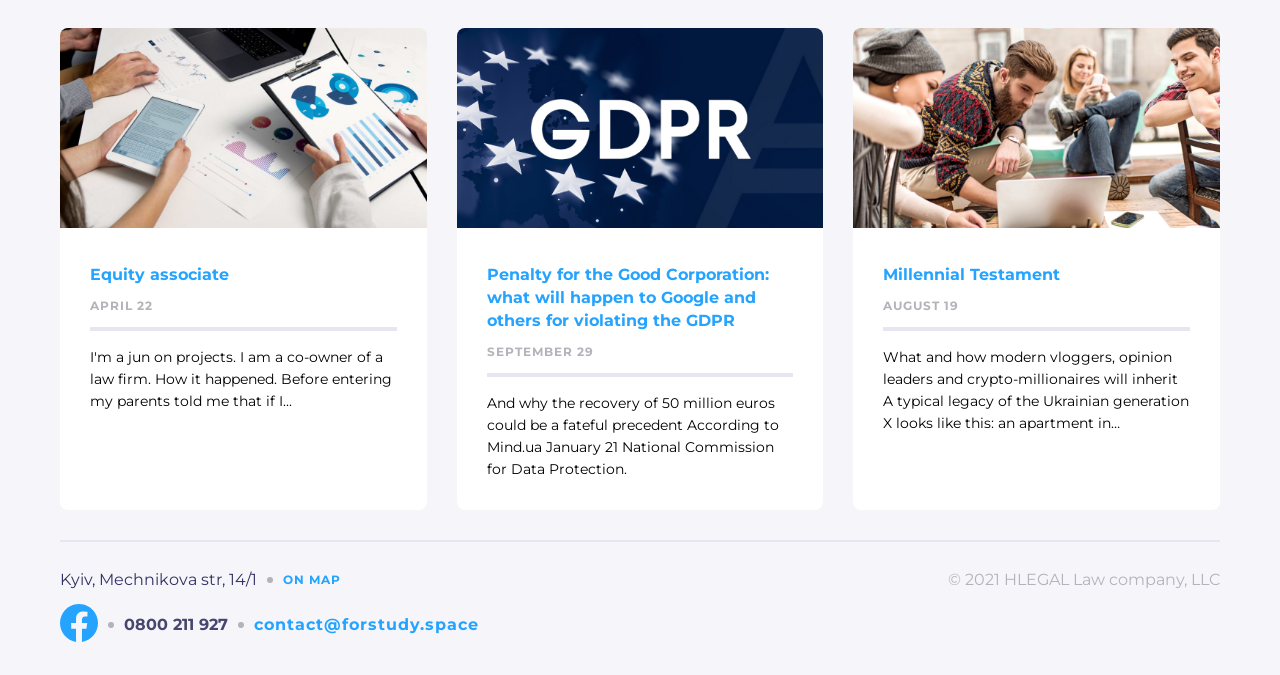
==== commit 9e05a8d9: "Home page finished without adaptation" ====
--- a/home_page.html
+++ b/home_page.html
@@ -232,7 +232,129 @@
         <button class="circle" type="button"></button>
         <button class="circle" type="button"></button>
     </div>
-    
+
+    <section class="clients">
+        <div class="container">
+            <h3 class="clients_title">
+                They already trust us
+            </h3>
+            <ul class="clients_list">
+                <li class="clients_item clients_item_hillel">
+                    <img src="./img/clients_logo/Hillel-Logo-OneLine-White-Uk.svg" alt="Hillel">
+                </li>
+                <li class="clients_item clients_item_wannabiz">
+                    <img src="./img/clients_logo/WannaBiz_logo.svg" alt="WannaBiz">
+                </li>
+                <li class="clients_item clients_item_tapgerine">
+                    <img src="./img/clients_logo/Tapgerine_logo.svg" alt="Tapgerine">
+                </li>
+                <li class="clients_item clients_item_look">
+                    <img src="./img/clients_logo/3dlook_logo.svg" alt="3dlook">
+                </li>
+                <li class="clients_item clients_item_orangear">
+                    <img src="./img/clients_logo/Orangear_logo.svg" alt="Orangear">
+                </li>
+                <li class="clients_item clients_item_adtal">
+                    <img src="./img/clients_logo/Adtal_logo.svg" alt="Adtal">
+                </li>
+                <li class="clients_item clients_item_clickky">
+                    <img src="./img/clients_logo/Clickky_logo.svg" alt="Clickky">
+                </li>
+                <li class="clients_item clients_item_eco">
+                    <img src="./img/clients_logo/Eco_logo.svg" alt="Eco">
+                </li>
+                <li class="clients_item clients_item_infatek">
+                    <img src="./img/clients_logo/Infatek_logo.svg" alt="Infatek">
+                </li>
+                <li class="clients_item clients_item_city">
+                    <img src="./img/clients_logo/City_logo.svg" alt="City">
+                </li>
+                <li class="clients_item clients_item_artprint">
+                    <img src="./img/clients_logo/Art-print_logo.svg" alt="Art-print">
+                </li>
+                <li class="clients_item clients_item_ultimate">
+                    <img src="./img/clients_logo/Ultimate_logo.svg" alt="Ultimate">
+                </li>
+            </ul>
+        </div>
+    </section>
+
+    <section class="more_publications">
+        <div class="container more_publications_container">
+            <a href="./pages/publications.html" class="more_publications_link">Publications</a>
+
+            <h2 class="more_publications_title">
+                We have something to tell
+            </h2>
+
+            <div class="more_publications_list">
+
+                <article class="more_publication-card">
+                    <img 
+                        class="more_publication-card_image" 
+                        src="./img/publications_img/Publication-1.jpg" 
+                        alt="Equity associate"
+                    >
+
+                    <div class="more_publication-card_content">
+                        <h3 class="more_publication-card_title">
+                            <a href="#">Equity associate</a>
+                        </h3>
+
+                        <p class="more_publication-card_date">April 22</p>
+
+                        <p class="more_publication-card_text">
+                            I'm a jun on projects. I am a co-owner of a law firm. 
+                            How it happened. Before entering my parents told me that if I...
+                        </p>
+                    </div>
+                </article>
+
+                <article class="more_publication-card">
+                    <img 
+                        class="more_publication-card_image" 
+                        src="./img/publications_img/Publication-2.jpg" 
+                        alt="Equity associate"
+                    >
+
+                    <div class="more_publication-card_content">
+                        <h3 class="more_publication-card_title">
+                            <a href="#">Penalty for the Good Corporation: what will happen to Google and others for violating the GDPR</a>
+                        </h3>
+
+                        <p class="more_publication-card_date">September 29</p>
+
+                        <p class="more_publication-card_text">And why the recovery of 50 million euros could be a fateful precedent According to Mind.ua January 21 National Commission for Data Protection.
+
+                        </p>
+                    </div>
+                </article>
+
+                <article class="more_publication-card">
+                    <img 
+                        class="more_publication-card_image" 
+                        src="./img/publications_img/Publication-3.jpg" 
+                        alt="Equity associate"
+                    >
+
+                    <div class="more_publication-card_content">
+                        <h3 class="more_publication-card_title">
+                            <a href="#">Millennial Testament</a>
+                        </h3>
+
+                        <p class="more_publication-card_date">August 19</p>
+
+                        <p class="more_publication-card_text">
+                            What and how modern vloggers, opinion leaders and crypto-millionaires will inherit A typical legacy of the Ukrainian generation X looks like this: an apartment in…
+                        </p>
+                    </div>
+                </article>
+
+            </div>
+        </div>
+    </section>
+
+
     <footer class="footer footer_home">
         <div class="container">
             <div class="footer_cover footer_home_cover">
--- a/css/styles.css
+++ b/css/styles.css
@@ -714,10 +714,13 @@
 .team-slider {
   padding-top: 60px;
   padding-bottom: 30px;
+  padding-inline: 60px;
 }
 .team-slider_card {
   display: flex;
   overflow: hidden;
+  margin-left: 60px;
+  margin-right: 60px;
   border-radius: 12px;
   background-color: #F5F5FA;
 }
@@ -752,6 +755,9 @@
 .team-slider_link::after {
   content: ">";
   margin-left: 2px;
+}
+.team-slider_link:hover {
+  color: #F0145A;
 }
 .team-slider_title {
   margin-bottom: 30px;
@@ -779,6 +785,172 @@
   font-weight: 400;
   line-height: 1.57;
   color: #B3B3BA;
+}
+
+.clients {
+  padding-top: 30px;
+}
+.clients_title {
+  margin-bottom: 30px;
+  text-align: center;
+  text-transform: uppercase;
+  font-family: "Montserrat", sans-serif;
+  font-size: 14px;
+  font-weight: 700;
+  line-height: 1;
+  color: #323264;
+}
+.clients_list {
+  display: flex;
+  flex-wrap: wrap;
+}
+.clients_item {
+  flex: 0 0 25%;
+  height: 120px;
+  display: flex;
+  align-items: center;
+  justify-content: center;
+}
+.clients_item img {
+  max-height: 60px;
+}
+.clients_item_hillel {
+  background-color: #1C4280;
+}
+.clients_item_wannabiz {
+  background-color: #143646;
+}
+.clients_item_tapgerine {
+  background-color: #F48B30;
+}
+.clients_item_look {
+  background-color: #9E4DC3;
+}
+.clients_item_orangear {
+  background-color: #FD9339;
+}
+.clients_item_adtal {
+  background-color: #E2E2E4;
+}
+.clients_item_clickky {
+  background-color: #C71C36;
+}
+.clients_item_eco {
+  background-color: #DCF3F9;
+}
+.clients_item_infatek {
+  background-color: #EAEAEA;
+}
+.clients_item_city {
+  background-color: #282240;
+}
+.clients_item_artprint {
+  background-color: #1D4568;
+}
+.clients_item_ultimate {
+  background-color: #000000;
+}
+
+.more_publications {
+  padding-top: 30px;
+  background-color: #F5F5FA;
+}
+.more_publications_container {
+  padding-inline: 60px;
+}
+.more_publications_link {
+  display: inline-block;
+  margin-bottom: 10px;
+  font-family: "Montserrat", sans-serif;
+  font-size: 14px;
+  font-weight: 700;
+  line-height: 1;
+  color: #24A3FF;
+  text-transform: uppercase;
+  letter-spacing: 1px;
+  text-decoration: none;
+}
+.more_publications_link::after {
+  content: ">";
+  margin-left: 2px;
+}
+.more_publications_link:hover {
+  color: #F0145A;
+}
+.more_publications_title {
+  margin-bottom: 30px;
+  font-family: "Montserrat", sans-serif;
+  font-size: 38px;
+  font-weight: 700;
+  line-height: 1.2;
+  color: inherit;
+  background: linear-gradient(90deg, #F0145A 0%, #EF8080 100%);
+  background-clip: text;
+  -webkit-background-clip: text;
+  -webkit-text-fill-color: transparent;
+}
+.more_publications_list {
+  display: flex;
+  flex-wrap: wrap;
+  gap: 30px;
+  border-bottom: 2px solid #E6E6F0;
+  padding-bottom: 30px;
+}
+
+.more_publication-card {
+  flex: 0 1 calc((100% - 60px) / 3);
+  overflow: hidden;
+  border-radius: 8px;
+  background-color: #ffffff;
+}
+.more_publication-card_image {
+  width: 100%;
+  height: 200px;
+  object-fit: cover;
+}
+.more_publication-card_content {
+  padding: 30px;
+}
+.more_publication-card_title {
+  margin-bottom: 15px;
+}
+.more_publication-card_title a {
+  font-family: "Montserrat", sans-serif;
+  font-size: 16px;
+  font-weight: 700;
+  line-height: 1.25;
+  color: #24A3FF;
+}
+.more_publication-card_title a:hover {
+  color: #F0145A;
+}
+.more_publication-card_date {
+  padding-bottom: 15px;
+  margin-bottom: 15px;
+  border-bottom: 4px solid #E6E6F0;
+  font-family: "Montserrat", sans-serif;
+  font-size: 12px;
+  font-weight: 700;
+  line-height: 1;
+  color: #B3B3BA;
+  letter-spacing: 1px;
+  text-transform: uppercase;
+}
+.more_publication-card_text {
+  font-family: "Montserrat", sans-serif;
+  font-size: 14px;
+  font-weight: 400;
+  line-height: 22px;
+  color: #000000;
+}
+.more_publication-card {
+  /*     @include media-tablet {
+          flex-basis: calc((100% - 30px) / 2);
+
+          &:last-child {
+              flex-basis: 100%;
+          }
+      } */
 }
 
 .main_container {
